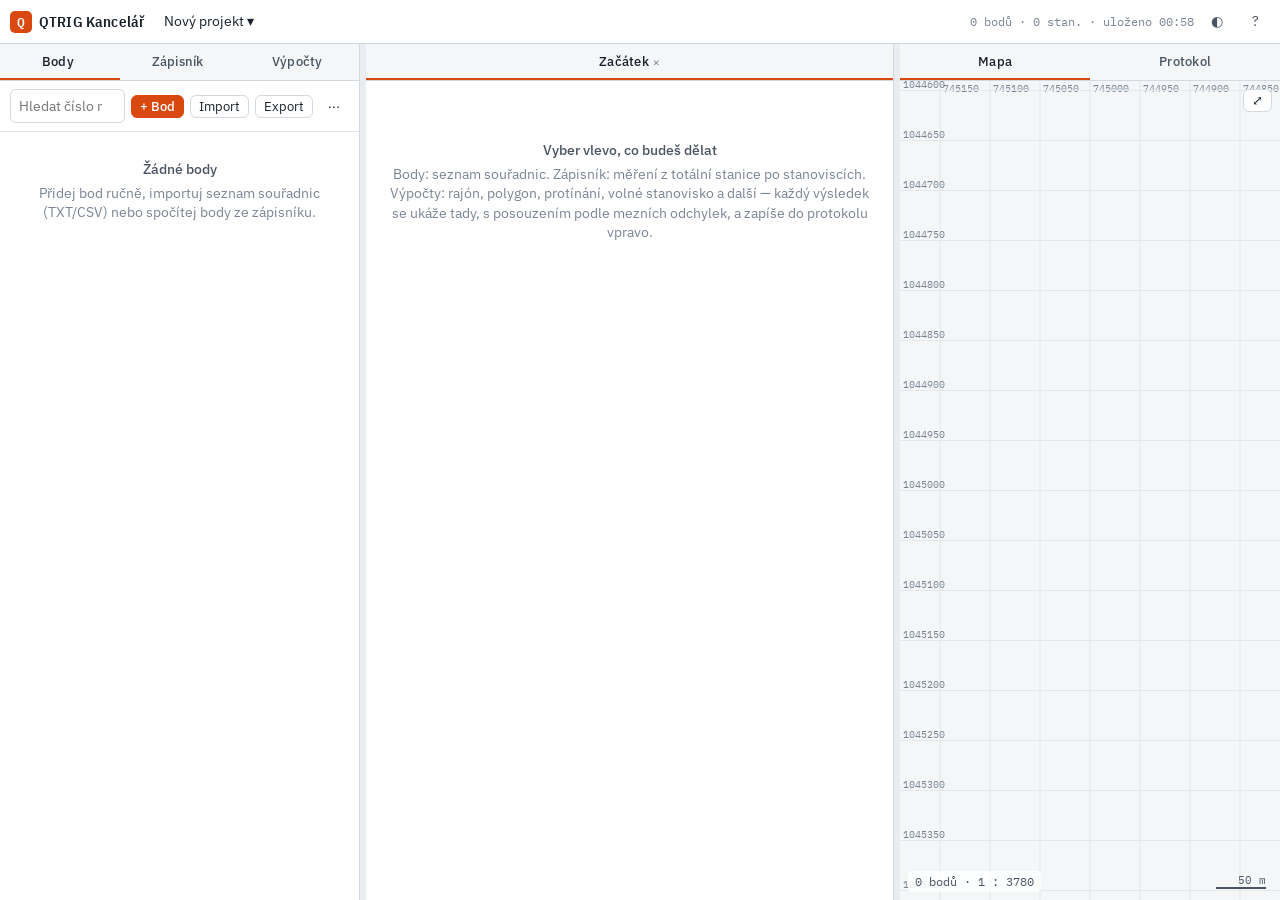
==== index.html @ 1cc07cb1 "Skelet appky se tremi panely (davka 2): projekt v IndexedDB + soubor, seznam souradnic (import/expor" ====
<!doctype html>
<html lang="cs">
<head>
<meta charset="utf-8">
<meta name="viewport" content="width=device-width,initial-scale=1,viewport-fit=cover">
<title>QTRIG Kancelář</title>
<meta name="description" content="Geodetické výpočty pro PC i mobil: seznam souřadnic, zápisník z totální stanice, polární metoda, polygonový pořad, protínání, transformace, mezní odchylky a protokol.">
<meta name="theme-color" content="#FFFFFF" media="(prefers-color-scheme: light)">
<meta name="theme-color" content="#1B222B" media="(prefers-color-scheme: dark)">
<link rel="manifest" href="manifest.webmanifest">
<link rel="icon" href="ikona.svg" type="image/svg+xml">
<link rel="apple-touch-icon" href="ikona-192.png">
<meta name="apple-mobile-web-app-capable" content="yes">
<meta name="apple-mobile-web-app-status-bar-style" content="default">
<link rel="preconnect" href="https://fonts.googleapis.com"><link rel="preconnect" href="https://fonts.gstatic.com" crossorigin>
<link rel="stylesheet" href="https://fonts.googleapis.com/css2?family=IBM+Plex+Sans:wght@400;500;600&family=IBM+Plex+Sans+Condensed:wght@500;600&family=IBM+Plex+Mono:wght@400;500&display=swap">
<link rel="stylesheet" href="css/app.css">
<script>try{var t=localStorage.getItem('qk-tema');if(t&&t!=='"system"')document.documentElement.dataset.theme=JSON.parse(t);else if(matchMedia('(prefers-color-scheme:dark)').matches)document.documentElement.dataset.theme='dark';}catch(e){}</script>
</head>
<body>
<header class="lista">
  <div class="logo"><span class="q">Q</span><span class="t">QTRIG Kancelář</span></div>
  <div class="projekt"><button class="btn tichy" id="btn-projekt" title="Projekt">Projekt ▾</button></div>
  <div class="stav" id="stav-ulozeni"></div>
  <button class="ikona" id="btn-tema" title="Tmavý / světlý motiv" aria-label="Přepnout motiv">◐</button>
  <button class="ikona" id="btn-napoveda" title="Nápověda" aria-label="Nápověda">?</button>
</header>

<main class="plocha" id="plocha">
  <aside class="panel" id="panel-levy" aria-label="Seznamy">
    <div class="zalozky" role="tablist">
      <button role="tab" data-tab="body" aria-selected="true">Body<span class="poc" id="poc-body"></span></button>
      <button role="tab" data-tab="zapisnik" aria-selected="false">Zápisník<span class="poc" id="poc-zapisnik"></span></button>
      <button role="tab" data-tab="vypocty" aria-selected="false">Výpočty<span class="poc" id="poc-vypocty"></span></button>
    </div>
    <div class="obsah">
      <section id="sekce-body" class="aktivni"></section>
      <section id="sekce-zapisnik"></section>
      <section id="sekce-vypocty"></section>
    </div>
  </aside>
  <div class="delic" data-delic="1" role="separator" aria-orientation="vertical"></div>
  <section class="panel" id="panel-stred" aria-label="Pracovní plocha">
    <div class="zalozky" id="stred-zalozky" role="tablist"></div>
    <div class="obsah" id="stred-obsah"></div>
  </section>
  <div class="delic" data-delic="3" role="separator" aria-orientation="vertical"></div>
  <aside class="panel" id="panel-pravy" aria-label="Mapa a protokol">
    <div class="zalozky" role="tablist">
      <button role="tab" data-tab="mapa" aria-selected="true">Mapa</button>
      <button role="tab" data-tab="protokol" aria-selected="false">Protokol</button>
    </div>
    <div class="obsah">
      <section id="sekce-mapa" class="aktivni"><div class="mapa-obal"><canvas id="mapa-canvas"></canvas><div class="mapa-info" id="mapa-info"></div><div class="mapa-tl"><button class="btn maly" id="mapa-vse" title="Zobrazit vše">⤢</button></div></div></section>
      <section id="sekce-protokol"></section>
    </div>
  </aside>
</main>

<nav class="mobil-tabs" aria-label="Části aplikace">
  <button data-mobil="panel-levy" aria-selected="true"><svg viewBox="0 0 24 24" fill="none" stroke="currentColor" stroke-width="1.8"><path d="M4 6h16M4 12h16M4 18h10"/></svg>Seznamy</button>
  <button data-mobil="panel-stred" aria-selected="false"><svg viewBox="0 0 24 24" fill="none" stroke="currentColor" stroke-width="1.8"><rect x="4" y="3" width="16" height="18" rx="2"/><path d="M8 8h8M8 12h8M8 16h5"/></svg>Práce</button>
  <button data-mobil="panel-pravy" data-tab="mapa" aria-selected="false"><svg viewBox="0 0 24 24" fill="none" stroke="currentColor" stroke-width="1.8"><path d="M3 6l6-2 6 2 6-2v14l-6 2-6-2-6 2z"/><path d="M9 4v14M15 6v14"/></svg>Mapa</button>
  <button data-mobil="panel-pravy" data-tab="protokol" aria-selected="false"><svg viewBox="0 0 24 24" fill="none" stroke="currentColor" stroke-width="1.8"><path d="M6 3h9l4 4v14H6z"/><path d="M9 11h7M9 15h7"/></svg>Protokol</button>
</nav>

<script type="module" src="js/app.js"></script>
</body>
</html>
---- css/app.css ----
:root{
  --bg:#E9EDF1;--paper:#FFFFFF;--paper2:#F4F6F8;--ink:#17202A;--ink2:#4A5563;--ink3:#7A8593;
  --line:#D3D9E0;--line2:#E4E8EC;--acc:#D9480F;--acc-ink:#FFFFFF;--acc-soft:#FBE7DE;
  --ok:#1E7F4F;--ok-soft:#DDF3E6;--warn:#B7791F;--warn-soft:#FBEFD6;--bad:#B42318;--bad-soft:#FBE1DE;
  --sel:#EEF3FA;--focus:#2563EB;
  --mono:"IBM Plex Mono",ui-monospace,Menlo,Consolas,monospace;
  --sans:"IBM Plex Sans",system-ui,"Segoe UI",Roboto,sans-serif;
  --cond:"IBM Plex Sans Condensed","IBM Plex Sans",system-ui,sans-serif;
  --r:6px;--lista:44px;--mobil-tabs:56px;
  color-scheme:light;
}
:root[data-theme="dark"]{
  --bg:#12181F;--paper:#1B222B;--paper2:#161D25;--ink:#E6EBF0;--ink2:#B4BEC9;--ink3:#7E8A97;
  --line:#2F3A46;--line2:#25303B;--acc:#F0693A;--acc-ink:#141A21;--acc-soft:#3A2419;
  --ok:#4CC38A;--ok-soft:#173226;--warn:#E2B04A;--warn-soft:#3A2E14;--bad:#F27469;--bad-soft:#3E1B18;
  --sel:#232E3B;--focus:#60A5FA;color-scheme:dark;
}
*{box-sizing:border-box}
html,body{height:100%}
body{margin:0;background:var(--bg);color:var(--ink);font:14px/1.45 var(--sans);overflow:hidden;-webkit-text-size-adjust:100%}
button,input,select,textarea{font:inherit;color:inherit}
button{cursor:pointer}
h1,h2,h3{margin:0;font-family:var(--cond);font-weight:600;text-wrap:balance}
h2{font-size:18px}h3{font-size:15px}
.mono,.num{font-family:var(--mono);font-variant-numeric:tabular-nums}
.num{text-align:right}
.tlum{color:var(--ink3)}
a{color:var(--acc)}

/* ---------- horní lišta ---------- */
.lista{height:calc(var(--lista) + env(safe-area-inset-top,0px));padding-top:env(safe-area-inset-top,0px);display:flex;align-items:center;gap:8px;padding-inline:10px;background:var(--paper);border-bottom:1px solid var(--line)}
.logo{font:600 15px var(--cond);letter-spacing:.01em;display:flex;align-items:center;gap:7px;white-space:nowrap}
.logo .q{display:inline-grid;place-items:center;width:22px;height:22px;border-radius:5px;background:var(--acc);color:var(--acc-ink);font:600 13px var(--mono)}
.lista .projekt{flex:1;min-width:0;display:flex;align-items:center;gap:6px}
.lista .projekt button{max-width:100%;overflow:hidden;text-overflow:ellipsis;white-space:nowrap}
.lista .stav{font:12px var(--mono);color:var(--ink3);white-space:nowrap}
@media (max-width:640px){.lista .stav{display:none}.logo span.t{display:none}}

/* ---------- tlačítka ---------- */
.btn{display:inline-flex;align-items:center;gap:6px;border:1px solid var(--line);background:var(--paper);color:var(--ink);border-radius:var(--r);padding:6px 11px;line-height:1.2;white-space:nowrap}
.btn:hover{border-color:var(--ink3)}
.btn.hlavni{background:var(--acc);border-color:var(--acc);color:var(--acc-ink);font-weight:500}
.btn.hlavni:hover{filter:brightness(1.05)}
.btn.tichy{border-color:transparent;background:transparent}
.btn.tichy:hover{background:var(--paper2)}
.btn.maly{padding:3px 8px;font-size:12.5px}
.btn.nebezpecny{color:var(--bad)}
.btn[disabled]{opacity:.5;cursor:default}
.ikona{border:0;background:transparent;border-radius:var(--r);width:30px;height:30px;display:inline-grid;place-items:center;color:var(--ink2)}
.ikona:hover{background:var(--paper2);color:var(--ink)}
:focus-visible{outline:2px solid var(--focus);outline-offset:1px}

/* ---------- plocha se třemi panely ---------- */
.plocha{height:calc(100% - var(--lista) - env(safe-area-inset-top,0px));display:grid;grid-template-columns:var(--w1,360px) 6px minmax(320px,1fr) 6px var(--w3,380px);min-height:0}
.panel{background:var(--paper);min-width:0;min-height:0;display:flex;flex-direction:column;border-right:1px solid var(--line)}
.panel:last-child{border-right:0}
.delic{background:var(--bg);cursor:col-resize;position:relative}
.delic:hover,.delic.tahne{background:var(--acc-soft)}
.zalozky{display:flex;border-bottom:1px solid var(--line);background:var(--paper2);flex:none;overflow-x:auto;scrollbar-width:none}
.zalozky button{flex:1;border:0;background:transparent;padding:9px 8px;font:500 12.5px var(--sans);letter-spacing:.02em;color:var(--ink2);border-bottom:2px solid transparent;white-space:nowrap}
.zalozky button[aria-selected="true"]{color:var(--ink);border-bottom-color:var(--acc)}
.zalozky button .poc{font:11px var(--mono);color:var(--ink3);margin-left:4px}
.obsah{flex:1;min-height:0;overflow:auto;position:relative}
.obsah>section{display:none;min-height:100%}
.obsah>section.aktivni{display:block}
.nastroje{display:flex;gap:6px;align-items:center;padding:8px 10px;border-bottom:1px solid var(--line2);flex-wrap:wrap;position:sticky;top:0;background:var(--paper);z-index:2}
.nastroje input[type=search]{flex:1;min-width:110px}
.prazdno{padding:28px 18px;color:var(--ink3);text-align:center;font-size:13.5px}
.prazdno b{display:block;color:var(--ink2);font-weight:500;margin-bottom:4px}

/* ---------- formulářové prvky ---------- */
input[type=text],input[type=search],input[type=number],select,textarea{border:1px solid var(--line);background:var(--paper);border-radius:var(--r);padding:6px 8px;min-width:0;width:100%}
input:focus,select:focus,textarea:focus{outline:2px solid var(--focus);outline-offset:-1px;border-color:transparent}
input.num{text-align:right}
.pole{display:grid;gap:4px;font-size:12.5px;color:var(--ink2)}
.pole>span{font-weight:500}
.pole input,.pole select{color:var(--ink);font-size:14px}
.radek{display:grid;gap:10px;grid-template-columns:repeat(auto-fit,minmax(120px,1fr));margin-bottom:10px}
.form{padding:12px 14px;display:grid;gap:10px;max-width:760px}
.form h3{margin-top:6px}

/* ---------- tabulky ---------- */
.tab{width:100%;border-collapse:collapse;font-size:13px}
.tab th{position:sticky;top:41px;background:var(--paper2);font:500 11.5px var(--mono);letter-spacing:.04em;text-transform:uppercase;color:var(--ink3);text-align:left;padding:6px 8px;border-bottom:1px solid var(--line);z-index:1;white-space:nowrap}
.tab.bez-nastroju th{top:0}
.tab td{padding:4px 8px;border-bottom:1px solid var(--line2);vertical-align:middle;white-space:nowrap}
.tab tr:hover td{background:var(--paper2)}
.tab tr.vybrany td{background:var(--sel)}
.tab td.num,.tab th.num{text-align:right}
.tab td input{border:1px solid transparent;background:transparent;padding:3px 5px;border-radius:4px;width:100%;min-width:64px}
.tab td input[aria-label=y],.tab td input[aria-label=x]{min-width:96px}.tab td input[aria-label=z]{min-width:72px}.tab td input[aria-label=hz],.tab td input[aria-label=ds]{min-width:84px}.tab td input[aria-label=cislo]{min-width:60px}
#body-tab{overflow-x:auto}
.tab td input:hover{border-color:var(--line)}
.tab td input:focus{background:var(--paper);border-color:transparent}
.tab td.akce{width:1%;padding-inline:4px}
.tab .cislo{font-family:var(--mono);font-weight:500}
.tab .zdroj{font:11px var(--mono);color:var(--ink3)}
.tw{overflow-x:auto}

/* ---------- semafor ---------- */
.sem{display:inline-flex;align-items:center;gap:6px;font:500 12px var(--mono);padding:2px 8px;border-radius:99px;white-space:nowrap}
.sem::before{content:"";width:8px;height:8px;border-radius:50%;background:currentColor}
.sem.ok{color:var(--ok);background:var(--ok-soft)}
.sem.varovani{color:var(--warn);background:var(--warn-soft)}
.sem.prekroceno{color:var(--bad);background:var(--bad-soft)}
.sem.neposouzeno{color:var(--ink3);background:var(--paper2)}
.karta-vysledek{margin:12px 14px;border:1px solid var(--line);border-radius:8px;overflow:hidden}
.karta-vysledek .hl{display:flex;align-items:center;justify-content:space-between;gap:10px;padding:10px 12px;background:var(--paper2);border-bottom:1px solid var(--line)}
.karta-vysledek .telo{padding:10px 12px;display:grid;gap:8px}
.kv{display:grid;grid-template-columns:auto 1fr;gap:4px 14px;font-size:13px}
.kv dt{color:var(--ink3)}.kv dd{margin:0;font-family:var(--mono)}

/* ---------- seznam v levém panelu ---------- */
.seznam{list-style:none;margin:0;padding:0}
.seznam li{display:flex;align-items:center;gap:8px;padding:8px 12px;border-bottom:1px solid var(--line2);cursor:pointer}
.seznam li:hover{background:var(--paper2)}
.seznam li.aktivni{background:var(--sel)}
.seznam .t{flex:1;min-width:0;overflow:hidden;text-overflow:ellipsis;white-space:nowrap}
.seznam .d{font:11.5px var(--mono);color:var(--ink3)}
.skupina{padding:10px 12px 4px;font:500 11px var(--mono);letter-spacing:.06em;text-transform:uppercase;color:var(--ink3)}
.mrizka{display:grid;grid-template-columns:repeat(auto-fill,minmax(150px,1fr));gap:8px;padding:10px 12px}
.dlazdice{border:1px solid var(--line);border-radius:8px;padding:10px 11px;background:var(--paper);text-align:left;display:grid;gap:3px}
.dlazdice:hover{border-color:var(--ink3)}
.dlazdice b{font-weight:500}
.dlazdice small{color:var(--ink3);font-size:11.5px;line-height:1.3}
.dlazdice.brzy{opacity:.55}

/* ---------- mapa + protokol ---------- */
#mapa-canvas{display:block;width:100%;height:100%;touch-action:none}
.mapa-obal{position:absolute;inset:0}
.mapa-info{position:absolute;left:8px;bottom:8px;font:11.5px var(--mono);color:var(--ink2);background:color-mix(in srgb,var(--paper) 85%,transparent);padding:3px 7px;border-radius:4px;pointer-events:none}
.mapa-tl{position:absolute;right:8px;top:8px;display:grid;gap:4px}
.protokol{font:12.5px/1.5 var(--mono);white-space:pre-wrap;padding:12px 14px;margin:0}
.protokol .blok{border-bottom:1px dashed var(--line);padding-bottom:8px;margin-bottom:8px}

/* ---------- dialogy, toast ---------- */
.dlg-overlay{position:fixed;inset:0;background:rgba(10,14,20,.45);display:grid;place-items:center;z-index:50;padding:16px}
.dlg{background:var(--paper);border-radius:10px;width:100%;max-height:calc(100% - 32px);display:flex;flex-direction:column;box-shadow:0 20px 60px rgba(0,0,0,.35)}
.dlg-hlava{display:flex;align-items:center;justify-content:space-between;padding:12px 14px;border-bottom:1px solid var(--line)}
.dlg-telo{padding:14px;overflow:auto;display:grid;gap:10px}
.dlg-pata{display:flex;justify-content:flex-end;gap:8px;padding:10px 14px;border-top:1px solid var(--line)}
#toast{position:fixed;left:50%;bottom:calc(16px + env(safe-area-inset-bottom,0px));transform:translate(-50%,20px);opacity:0;background:var(--ink);color:var(--paper);padding:9px 14px;border-radius:8px;font-size:13.5px;pointer-events:none;transition:.2s;z-index:60;max-width:calc(100% - 32px)}
#toast.ukaz{opacity:1;transform:translate(-50%,0)}
#toast.bad{background:var(--bad);color:#fff}
#toast.ok{background:var(--ok);color:#fff}

/* ---------- mobil: panely jako stránky ---------- */
.mobil-tabs{display:none}
@media (max-width:900px){
  .plocha{grid-template-columns:1fr;height:calc(100% - var(--lista) - env(safe-area-inset-top,0px) - var(--mobil-tabs) - env(safe-area-inset-bottom,0px))}
  .delic{display:none}
  .panel{display:none;border-right:0}
  .panel.mobil-aktivni{display:flex}
  .mobil-tabs{display:flex;height:calc(var(--mobil-tabs) + env(safe-area-inset-bottom,0px));padding-bottom:env(safe-area-inset-bottom,0px);background:var(--paper);border-top:1px solid var(--line)}
  .mobil-tabs button{flex:1;border:0;background:transparent;display:grid;place-items:center;gap:2px;font:500 11px var(--sans);color:var(--ink3);padding:6px 0}
  .mobil-tabs button svg{width:22px;height:22px}
  .mobil-tabs button[aria-selected="true"]{color:var(--acc)}
  .tab th{top:41px}
}
@media (prefers-reduced-motion:reduce){*{transition:none!important}}
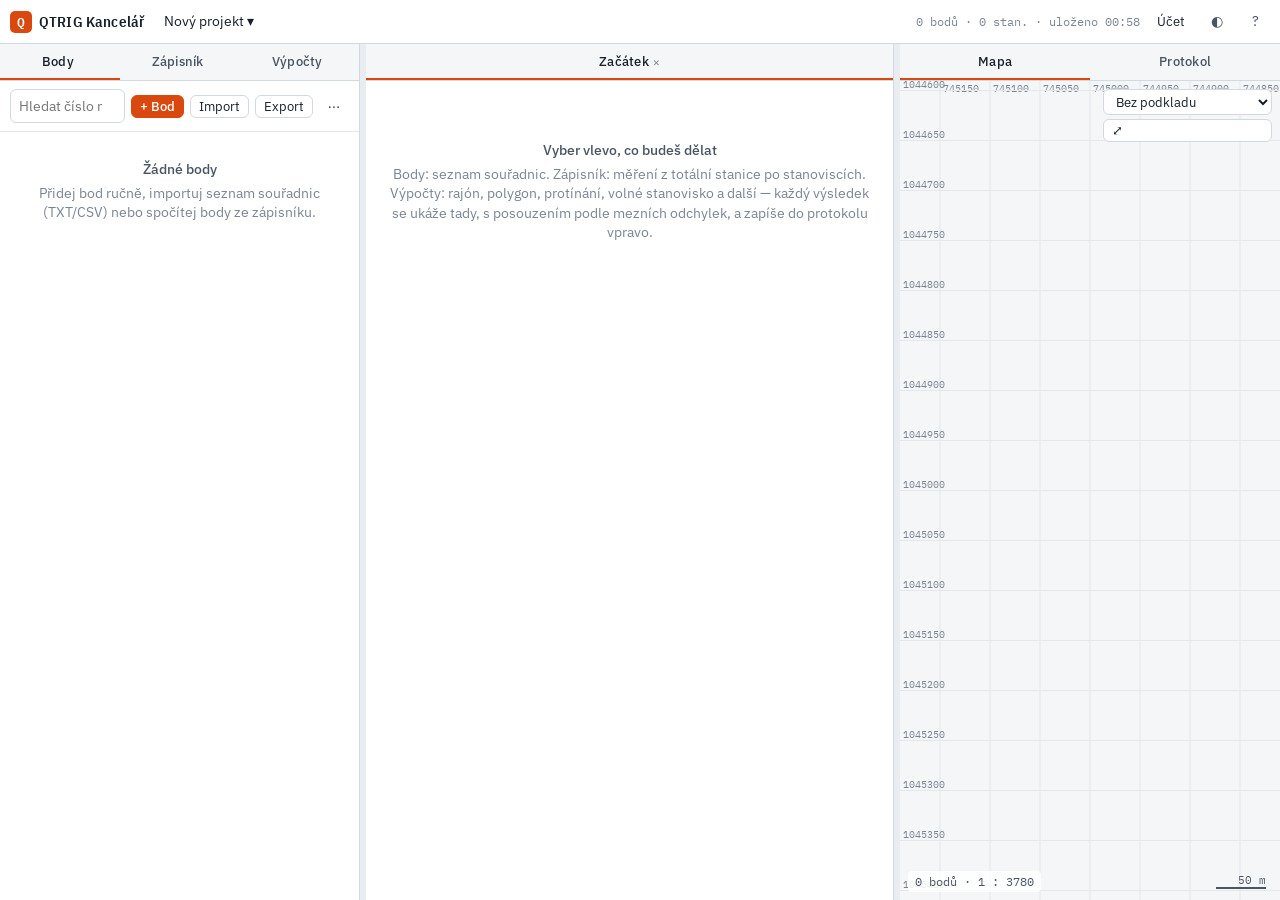
==== commit f0956cc2: "Ucet QTRIG (stejne prihlaseni jako AR Geodet) + zivy most bodu pres cloudove zakazky; Krovak se stej" ====
--- a/index.html
+++ b/index.html
@@ -22,6 +22,7 @@
   <div class="logo"><span class="q">Q</span><span class="t">QTRIG Kancelář</span></div>
   <div class="projekt"><button class="btn tichy" id="btn-projekt" title="Projekt">Projekt ▾</button></div>
   <div class="stav" id="stav-ulozeni"></div>
+  <button class="btn tichy maly" id="btn-ucet" title="Účet QTRIG a most do AR Geodetu">Účet</button>
   <button class="ikona" id="btn-tema" title="Tmavý / světlý motiv" aria-label="Přepnout motiv">◐</button>
   <button class="ikona" id="btn-napoveda" title="Nápověda" aria-label="Nápověda">?</button>
 </header>
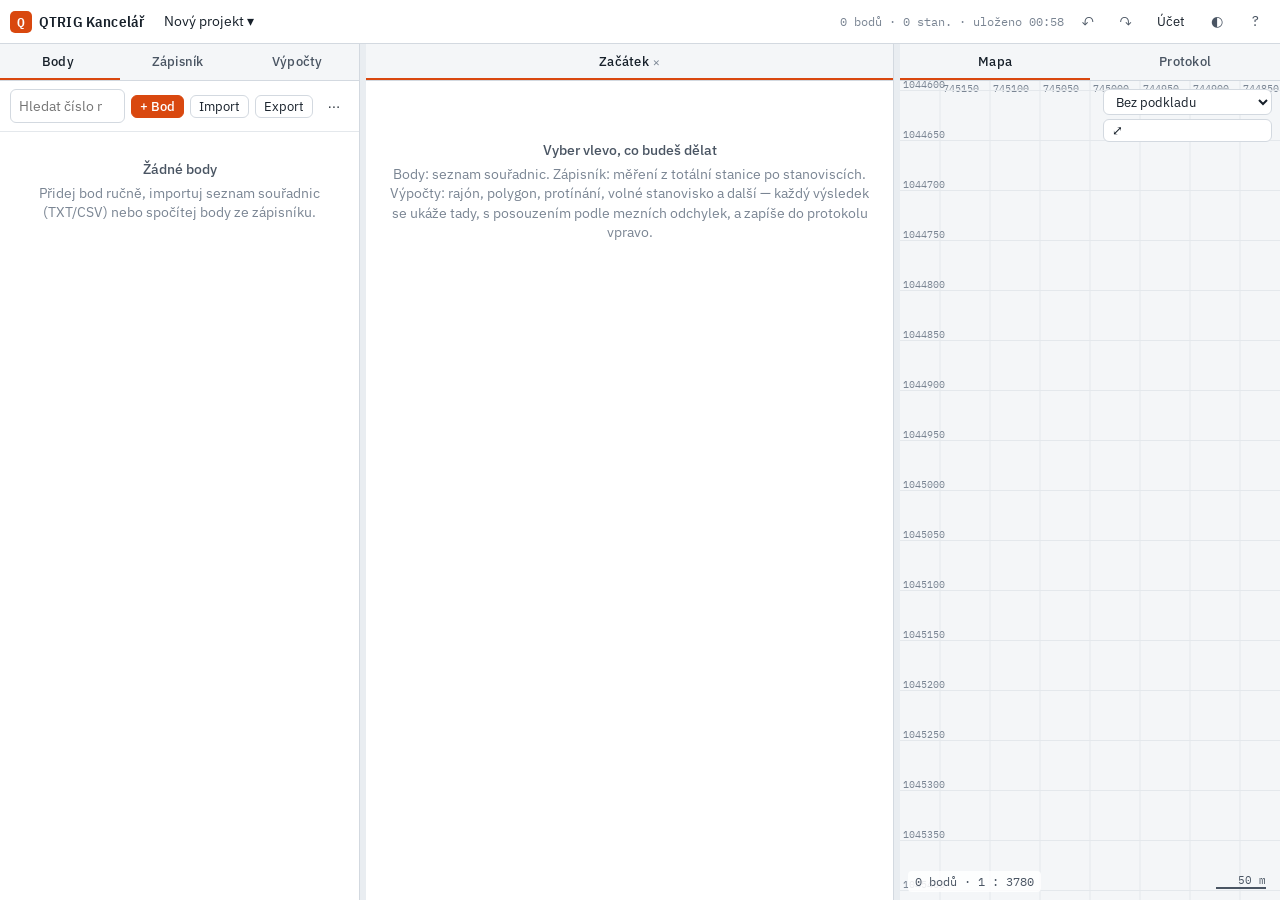
==== commit 026d352a: "Seznam souradnic jako Groma (davka 7): krok zpet/vpred, karta bodu (kvalita, typ, puvod, zamek, data" ====
--- a/index.html
+++ b/index.html
@@ -22,6 +22,8 @@
   <div class="logo"><span class="q">Q</span><span class="t">QTRIG Kancelář</span></div>
   <div class="projekt"><button class="btn tichy" id="btn-projekt" title="Projekt">Projekt ▾</button></div>
   <div class="stav" id="stav-ulozeni"></div>
+  <button class="ikona" id="btn-zpet" title="Krok zpět (Ctrl+Z)" aria-label="Zpět">↶</button>
+  <button class="ikona" id="btn-vpred" title="Krok vpřed (Ctrl+Y)" aria-label="Vpřed">↷</button>
   <button class="btn tichy maly" id="btn-ucet" title="Účet QTRIG a most do AR Geodetu">Účet</button>
   <button class="ikona" id="btn-tema" title="Tmavý / světlý motiv" aria-label="Přepnout motiv">◐</button>
   <button class="ikona" id="btn-napoveda" title="Nápověda" aria-label="Nápověda">?</button>
